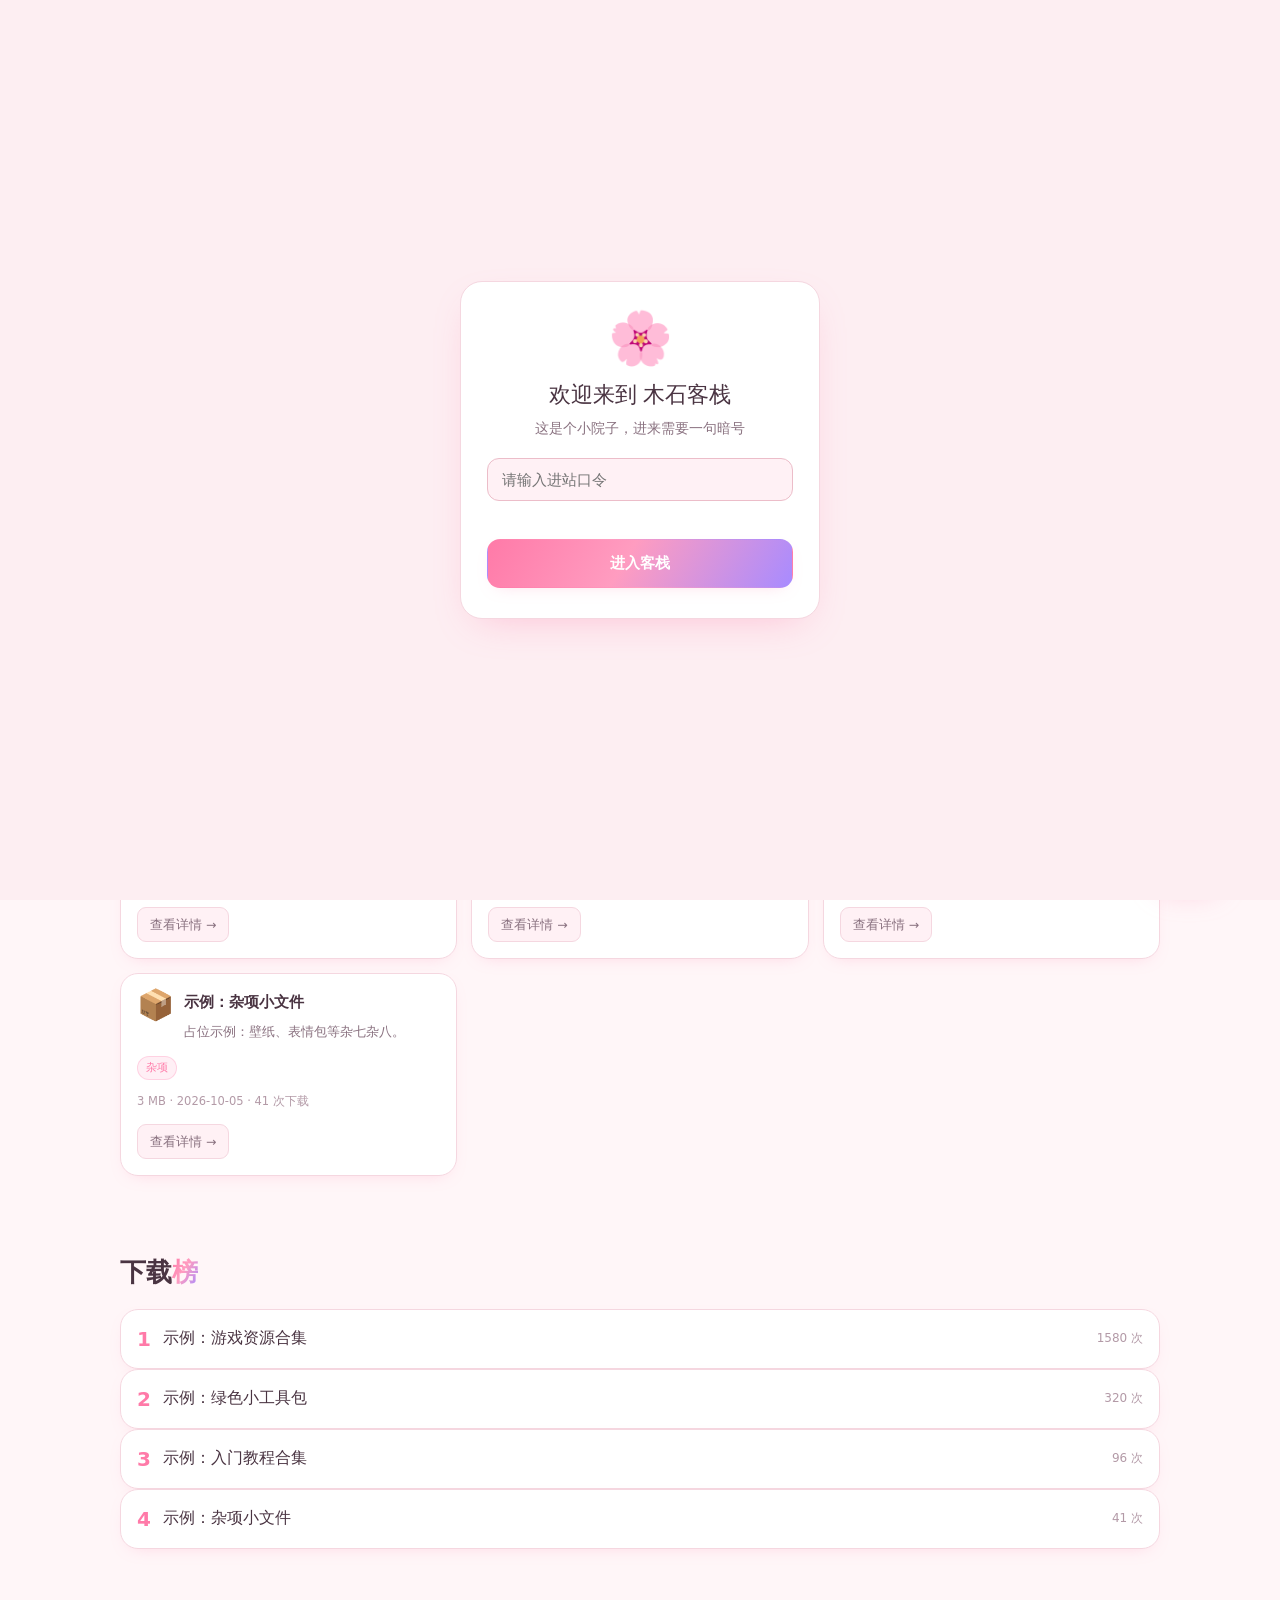
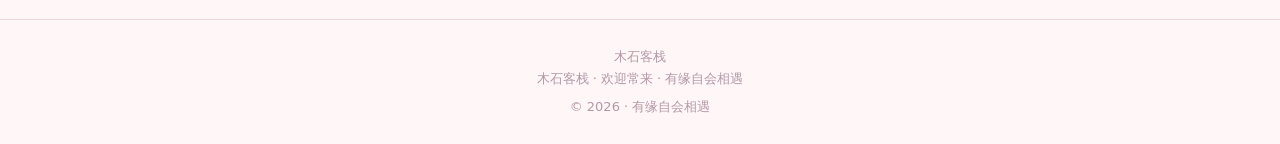
==== index.html @ 042a5bfa "add index.html" ====
<!DOCTYPE html>
<html lang="zh-CN">
<head>
<meta charset="UTF-8">
<meta name="viewport" content="width=device-width, initial-scale=1">
<meta name="description" content="木石客栈 —— 一个二次元风格的个人文件分享小站">
<title>首页 · 木石客栈</title>
<link rel="icon" href="data:image/svg+xml,<svg xmlns='http://www.w3.org/2000/svg' viewBox='0 0 100 100'><text y='.9em' font-size='90'>🌸</text></svg>">
<link rel="stylesheet" href="assets/css/style.css">
</head>
<body data-page="home" data-title="首页">

<div class="bg-layer"></div>

<!-- 口令门 -->
<div class="gate" id="gate">
  <div class="gate-card">
    <div class="gate-mascot">🌸</div>
    <div class="gate-title">欢迎来到 木石客栈</div>
    <div class="gate-sub">这是个小院子，进来需要一句暗号</div>
    <input class="gate-input" id="gateInput" type="password" placeholder="请输入进站口令" autocomplete="off">
    <div class="gate-error" id="gateError"></div>
    <button class="btn btn-primary btn-block" id="gateOpen">进入客栈</button>
  </div>
</div>

<!-- 顶部导航 -->
<header class="site-header">
  <div class="container">
    <nav class="nav">
      <a class="brand" href="index.html"><span class="brand-mark">🌸</span>木石客栈</a>
      <div class="nav-links">
        <a class="nav-link active" href="index.html">首页</a>
        <a class="nav-link" href="list.html">全部文件</a>
      </div>
      <div class="nav-actions">
        <button class="icon-btn" data-search-open title="搜索 (Ctrl+K)">🔍</button>
        <button class="icon-btn" id="themeBtn" title="切换主题">☀️</button>
      </div>
    </nav>
  </div>
</header>

<main>
  <section class="hero">
    <div class="container">
      <div class="hero-inner">
        <div class="hero-main">
          <span class="eyebrow">Personal File Station</span>
          <h1 class="hero-title" id="siteName">木石<span class="grad">客栈</span></h1>
          <p class="hero-sub" id="siteSub">一个二次元风格的个人文件小站，欢迎常来。</p>
          <div style="margin-top:20px;display:flex;gap:10px;flex-wrap:wrap">
            <a class="btn btn-primary" href="list.html">📂 逛逛全部文件</a>
            <button class="btn" data-search-open>🔍 搜索文件</button>
          </div>
        </div>
      </div>
    </div>
  </section>

  <section class="section">
    <div class="container">
      <div class="section-head"><h2 class="section-title">分类<span class="grad">导航</span></h2></div>
      <div class="cat-grid" id="catGrid"></div>
    </div>
  </section>

  <section class="section">
    <div class="container">
      <div class="section-head">
        <h2 class="section-title">最近<span class="grad">更新</span></h2>
        <a class="link-btn" href="list.html">查看全部 →</a>
      </div>
      <div class="file-grid" id="recentGrid"></div>
    </div>
  </section>

  <section class="section">
    <div class="container">
      <div class="section-head"><h2 class="section-title">下载<span class="grad">榜</span></h2></div>
      <div id="rankGrid"></div>
    </div>
  </section>
</main>

<footer class="footer">
  <div class="container" style="text-align:center">
    <div id="footName">木石客栈</div>
    <div id="footNote">木石客栈 · 欢迎常来</div>
    <div style="margin-top:6px">© <span id="year">2026</span> · 有缘自会相遇</div>
  </div>
</footer>

<!-- 看板娘 -->
<div class="mascot" id="mascot">
  <div class="mascot-bubble" id="mascotBubble">欢迎～</div>
  <div class="mascot-img" id="mascotImg">🌸</div>
</div>

<!-- 搜索面板 -->
<div class="search-overlay" id="searchOverlay">
  <div class="search-panel">
    <div class="search-row">
      <span>🔍</span>
      <input class="search-input" id="searchInput" placeholder="搜索文件、标签、描述…" autocomplete="off">
      <button class="link-btn" id="searchClose">Esc</button>
    </div>
    <div class="search-results" id="searchResults"></div>
  </div>
</div>

<script src="assets/js/config.js"></script>
<script src="assets/js/main.js"></script>
</body>
</html>
---- assets/css/style.css ----
/* ============================================================
 *  style.css —— 木石客栈 · 萌系二次元主题
 *  想换配色只改 :root / [data-theme="dark"] 里的变量即可
 * ============================================================ */

/* ---------- 主题变量 ---------- */
:root {
  --bg: #fff6f8;
  --bg-2: #fdeef2;
  --surface: #ffffff;
  --surface-2: #fff1f5;
  --line: #f5d7e0;
  --line-strong: #ecbdc9;

  --text: #4a3442;
  --text-dim: #8a7280;
  --text-faint: #b39aa7;

  --pink: #ff7aa8;
  --pink-2: #ffb3cc;
  --purple: #a88bff;
  --sakura: #ff9cc0;
  --accent-grad: linear-gradient(120deg, #ff7aa8 0%, #ff9cc0 45%, #a88bff 100%);

  --radius: 18px;
  --radius-sm: 12px;
  --shadow: 0 14px 40px -18px rgba(255, 122, 168, 0.45);
  --shadow-sm: 0 6px 18px -10px rgba(255, 122, 168, 0.35);

  --mono: ui-monospace, "Cascadia Mono", Consolas, monospace;
  --nav-h: 62px;
  --maxw: 1080px;
}

[data-theme="dark"] {
  --bg: #1a141b;
  --bg-2: #211820;
  --surface: #261c23;
  --surface-2: #2e2129;
  --line: #3a2b34;
  --line-strong: #4d3742;

  --text: #f3e8ee;
  --text-dim: #c3aebb;
  --text-faint: #8f7a86;

  --pink: #ff8fb5;
  --pink-2: #ff9cc0;
  --purple: #b9a1ff;
  --sakura: #ff9cc0;
  --accent-grad: linear-gradient(120deg, #ff8fb5 0%, #ff9cc0 45%, #b9a1ff 100%);

  --shadow: 0 14px 40px -18px rgba(0, 0, 0, 0.7);
  --shadow-sm: 0 6px 18px -10px rgba(0, 0, 0, 0.6);
}

/* ---------- 基础 ---------- */
* { box-sizing: border-box; }
html { scroll-behavior: smooth; scroll-padding-top: calc(var(--nav-h) + 16px); }
body {
  margin: 0;
  background: var(--bg);
  color: var(--text);
  font-family: "Segoe UI", "Microsoft YaHei", "PingFang SC", system-ui, sans-serif;
  font-size: 15.5px;
  line-height: 1.7;
  -webkit-font-smoothing: antialiased;
  overflow-x: hidden;
  transition: background 0.3s ease, color 0.3s ease;
}
a { color: inherit; text-decoration: none; }
button { font: inherit; color: inherit; background: none; border: 0; cursor: pointer; }
h1, h2, h3 { line-height: 1.25; margin: 0; font-weight: 700; }
p { margin: 0; }
img { max-width: 100%; display: block; }
::selection { background: rgba(255, 122, 168, 0.28); }

/* 樱花飘落背景层 */
.bg-layer { position: fixed; inset: 0; z-index: -2; pointer-events: none; overflow: hidden;
  background:
    radial-gradient(900px 500px at 12% -6%, rgba(255, 122, 168, 0.16), transparent 62%),
    radial-gradient(800px 460px at 88% 4%, rgba(168, 139, 255, 0.14), transparent 60%),
    linear-gradient(180deg, var(--bg-2), var(--bg));
  transition: background 0.3s ease;
}
.petal { position: fixed; top: -6vh; z-index: -1; pointer-events: none;
  border-radius: 80% 0 80% 0; background: var(--sakura); opacity: 0.7;
  animation: fall linear infinite;
}
@keyframes fall {
  0%   { transform: translateY(0) translateX(0) rotate(0deg); }
  25%  { transform: translateY(25vh) translateX(4vw) rotate(90deg); }
  50%  { transform: translateY(50vh) translateX(-3vw) rotate(180deg); }
  75%  { transform: translateY(75vh) translateX(3vw) rotate(270deg); }
  100% { transform: translateY(108vh) translateX(-4vw) rotate(360deg); }
}

/* ---------- 布局 ---------- */
.container { width: 100%; max-width: var(--maxw); margin: 0 auto; padding: 0 20px; }
.section { padding: 40px 0; }
.hidden { display: none !important; }

/* ---------- 口令门 ---------- */
.gate {
  position: fixed; inset: 0; z-index: 500;
  display: grid; place-items: center;
  background: var(--bg-2);
  transition: opacity 0.3s ease, visibility 0.3s ease;
}
.gate.gone { opacity: 0; visibility: hidden; }
.gate-card {
  width: min(92vw, 360px);
  background: var(--surface); border: 1px solid var(--line);
  border-radius: 22px; box-shadow: var(--shadow);
  padding: 30px 26px; text-align: center;
}
.gate-mascot { font-size: 52px; line-height: 1; }
.gate-title { margin: 12px 0 4px; font-size: 22px; }
.gate-sub { color: var(--text-dim); font-size: 13.5px; margin-bottom: 18px; }
.gate-input {
  width: 100%; padding: 12px 14px; font-size: 15px;
  border: 1px solid var(--line-strong); border-radius: 12px;
  background: var(--surface-2); color: var(--text); outline: none;
}
.gate-input:focus { border-color: var(--pink); box-shadow: 0 0 0 3px rgba(255, 122, 168, 0.15); }
.gate-error { color: #ff4d6d; font-size: 12.5px; min-height: 18px; margin-top: 8px; }
.btn { display: inline-flex; align-items: center; justify-content: center; gap: 8px;
  padding: 11px 22px; border-radius: 13px; font-size: 14.5px; font-weight: 600;
  border: 1px solid var(--line); background: var(--surface); transition: all .2s ease; }
.btn:hover { transform: translateY(-1px); border-color: var(--line-strong); }
.btn-primary { background: var(--accent-grad); color: #fff; border-color: transparent; box-shadow: var(--shadow-sm); }
.btn-primary:hover { box-shadow: var(--shadow); }
.btn-block { width: 100%; margin-top: 12px; }

/* ---------- 顶部导航 ---------- */
.site-header {
  position: sticky; top: 0; z-index: 60;
  background: color-mix(in srgb, var(--bg) 82%, transparent);
  backdrop-filter: blur(14px) saturate(150%);
  border-bottom: 1px solid var(--line);
}
.nav { height: var(--nav-h); display: flex; align-items: center; gap: 14px; }
.brand { display: flex; align-items: center; gap: 10px; font-weight: 800; font-size: 17px; }
.brand-mark { width: 34px; height: 34px; display: grid; place-items: center;
  border-radius: 11px; background: var(--accent-grad); color: #fff; font-size: 17px; }
.nav-links { display: flex; align-items: center; gap: 4px; margin-left: auto; }
.nav-link { padding: 8px 13px; border-radius: 999px; font-size: 14px; color: var(--text-dim); transition: all .2s; }
.nav-link:hover { color: var(--text); background: var(--surface-2); }
.nav-link.active { color: #fff; background: var(--accent-grad); }
.nav-actions { display: flex; align-items: center; gap: 8px; }
.icon-btn { width: 36px; height: 36px; display: grid; place-items: center;
  border-radius: 11px; border: 1px solid var(--line); background: var(--surface); color: var(--text-dim); }
.icon-btn:hover { color: var(--text); border-color: var(--line-strong); }

/* ---------- 首页 Hero ---------- */
.hero { padding: 46px 0 8px; position: relative; }
.hero-inner { display: flex; align-items: center; gap: 30px; }
.hero-main { flex: 1; min-width: 0; }
.eyebrow { display: inline-flex; align-items: center; gap: 8px; font-size: 12px;
  letter-spacing: 2px; text-transform: uppercase; color: var(--pink); }
.eyebrow::before { content: ""; width: 20px; height: 1px; background: var(--accent-grad); }
.hero-title { font-size: clamp(34px, 6vw, 58px); letter-spacing: -1px; margin: 10px 0 0; }
.hero-title .grad { background: var(--accent-grad); -webkit-background-clip: text; background-clip: text; color: transparent; }
.hero-sub { margin-top: 12px; color: var(--text-dim); font-size: 16px; max-width: 520px; }

/* 看板娘 */
.mascot {
  position: fixed; right: 22px; bottom: 18px; z-index: 70;
  display: flex; flex-direction: column; align-items: center; cursor: pointer;
  user-select: none;
}
.mascot-img { font-size: 74px; line-height: 1; filter: drop-shadow(0 8px 14px rgba(255,122,168,.35));
  animation: bob 3.2s ease-in-out infinite; }
.mascot-img img { width: 110px; height: 110px; object-fit: contain; }
@keyframes bob { 0%,100% { transform: translateY(0); } 50% { transform: translateY(-7px); } }
.mascot-bubble {
  max-width: 200px; background: var(--surface); border: 1px solid var(--line-strong);
  border-radius: 14px 14px 14px 4px; padding: 8px 12px; font-size: 13px;
  box-shadow: var(--shadow-sm); color: var(--text); margin-bottom: 8px;
  opacity: 0; transform: translateY(6px); transition: all .25s ease; text-align: center;
}
.mascot-bubble.show { opacity: 1; transform: none; }

/* ---------- 卡片与网格 ---------- */
.card { background: var(--surface); border: 1px solid var(--line); border-radius: var(--radius);
  box-shadow: var(--shadow-sm); transition: transform .22s ease, box-shadow .22s ease, border-color .22s ease; }
.card:hover { transform: translateY(-4px); border-color: var(--line-strong); box-shadow: var(--shadow); }

.cat-grid { display: grid; grid-template-columns: repeat(auto-fill, minmax(200px, 1fr)); gap: 14px; }
.cat-card { display: flex; flex-direction: column; align-items: center; padding: 22px 14px; text-align: center; }
.cat-icon { font-size: 38px; }
.cat-name { margin-top: 8px; font-size: 16px; font-weight: 700; }
.cat-desc { margin-top: 4px; font-size: 12.5px; color: var(--text-dim); }

.file-grid { display: grid; grid-template-columns: repeat(auto-fill, minmax(250px, 1fr)); gap: 14px; }
.file-card { display: flex; flex-direction: column; padding: 16px; }
.file-top { display: flex; align-items: flex-start; gap: 10px; }
.file-ico { font-size: 30px; line-height: 1; }
.file-title { font-size: 15px; font-weight: 700; word-break: break-word; }
.file-desc { margin-top: 6px; font-size: 13px; color: var(--text-dim); }
.file-meta { display: flex; flex-wrap: wrap; gap: 6px; margin-top: 12px; font-size: 11.5px; color: var(--text-faint); }
.tag { font-size: 11px; padding: 2px 8px; border-radius: 999px;
  background: rgba(255,122,168,.12); border: 1px solid rgba(255,122,168,.25); color: var(--pink); }
.file-foot { margin-top: auto; padding-top: 12px; display: flex; align-items: center; gap: 8px; }
.link-btn { font-size: 12.5px; padding: 6px 12px; border-radius: 9px;
  border: 1px solid var(--line); background: var(--surface-2); color: var(--text-dim); transition: all .2s; }
.link-btn:hover { color: #fff; background: var(--accent-grad); border-color: transparent; }

/* 区块标题 */
.section-head { display: flex; align-items: flex-end; justify-content: space-between; gap: 16px; margin-bottom: 20px; flex-wrap: wrap; }
.section-title { font-size: clamp(20px, 3vw, 26px); }
.section-title .grad { background: var(--accent-grad); -webkit-background-clip: text; background-clip: text; color: transparent; }

/* ---------- 搜索面板 ---------- */
.search-overlay { position: fixed; inset: 0; z-index: 300; display: none; padding: 90px 18px 40px;
  background: color-mix(in srgb, var(--bg) 55%, transparent); backdrop-filter: blur(5px); }
.search-overlay.open { display: block; animation: fadeIn .18s ease; }
@keyframes fadeIn { from { opacity: 0; } to { opacity: 1; } }
.search-panel { width: min(92vw, 640px); margin: 0 auto; background: var(--surface);
  border: 1px solid var(--line-strong); border-radius: var(--radius); box-shadow: var(--shadow); overflow: hidden; }
.search-row { display: flex; align-items: center; gap: 10px; padding: 14px 16px; border-bottom: 1px solid var(--line); }
.search-input { flex: 1; min-width: 0; background: none; border: 0; outline: none; color: var(--text); font-size: 15.5px; }
.search-results { max-height: 56vh; overflow-y: auto; padding: 8px; }
.search-item { display: block; padding: 10px 12px; border-radius: 11px; }
.search-item:hover, .search-item.hl { background: var(--surface-2); }
.search-item-title { font-weight: 600; font-size: 14.5px; }
.search-item-sum { font-size: 12.5px; color: var(--text-dim); margin-top: 2px;
  overflow: hidden; text-overflow: ellipsis; white-space: nowrap; }
mark { background: rgba(255,122,168,.25); color: inherit; border-radius: 3px; padding: 0 2px; }

/* ---------- 文件详情页 ---------- */
.detail-card { padding: 26px; }
.detail-title { font-size: 24px; }
.detail-desc { margin-top: 12px; color: var(--text-dim); }
.detail-meta { display: flex; flex-wrap: wrap; gap: 8px; margin-top: 16px; }
.kv { display: grid; grid-template-columns: 88px 1fr; gap: 10px 14px; margin-top: 20px; }
.kv .k { color: var(--text-faint); font-size: 13px; }
.kv .v { font-size: 14px; word-break: break-all; }
.qr-box { display: inline-grid; place-items: center; gap: 8px; padding: 14px; background: #fff;
  border-radius: 12px; border: 1px solid var(--line); }
.qr-box canvas { width: 128px; height: 128px; }

/* ---------- 简历页 ---------- */
.resume-box { max-width: 760px; margin: 0 auto; }
.resume-content { padding: 28px; }
.resume-content h2 { font-size: 20px; margin: 22px 0 8px; }
.resume-content h2:first-child { margin-top: 0; }
.resume-content p, .resume-content li { color: var(--text-dim); }

/* ---------- 页脚 / 杂项 ---------- */
.footer { margin-top: 30px; border-top: 1px solid var(--line); padding: 26px 0; color: var(--text-faint); font-size: 13px; }
.toast { position: fixed; left: 50%; bottom: 28px; z-index: 400; transform: translate(-50%, 16px);
  padding: 11px 20px; border-radius: 12px; background: var(--surface); color: var(--text);
  border: 1px solid var(--line-strong); box-shadow: var(--shadow); font-size: 14px;
  opacity: 0; visibility: hidden; transition: all .26s ease; }
.toast.show { opacity: 1; visibility: visible; transform: translate(-50%, 0); }
[data-reveal] { opacity: 0; transform: translateY(18px);
  transition: opacity .6s cubic-bezier(.2,.7,.3,1), transform .6s cubic-bezier(.2,.7,.3,1); }
[data-reveal].is-visible { opacity: 1; transform: none; }

/* ---------- 响应式 ---------- */
@media (max-width: 760px) {
  .hero-inner { flex-direction: column; align-items: flex-start; }
  .nav-links { gap: 2px; }
  .nav-link { padding: 7px 10px; font-size: 13px; }
  .mascot { right: 12px; bottom: 10px; }
  .mascot-img { font-size: 58px; }
  .mascot-img img { width: 84px; height: 84px; }
  .cat-grid { grid-template-columns: repeat(2, 1fr); }
  .file-grid { grid-template-columns: 1fr; }
  .container { padding: 0 15px; }
}
@media (prefers-reduced-motion: reduce) {
  *, *::before, *::after { animation-duration: .01ms !important; animation-iteration-count: 1 !important; transition-duration: .01ms !important; }
  [data-reveal] { opacity: 1; transform: none; }
}
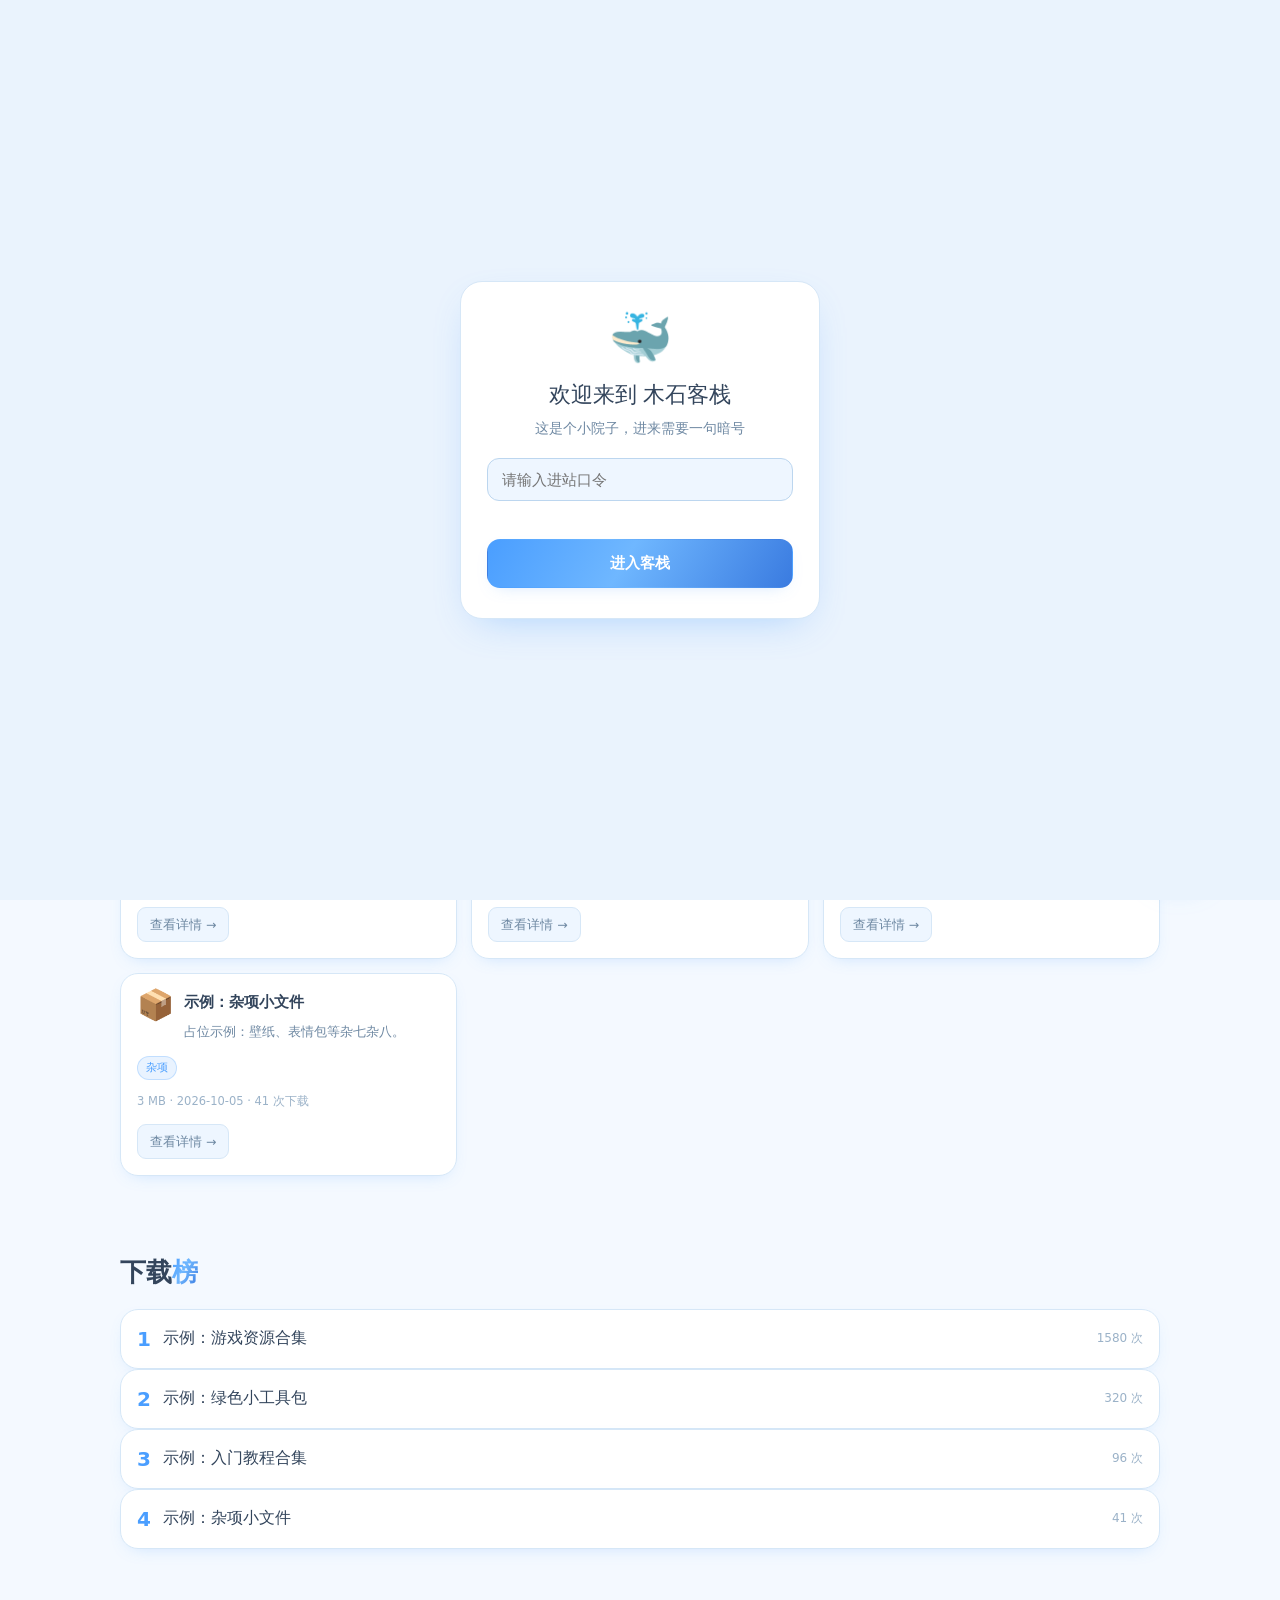
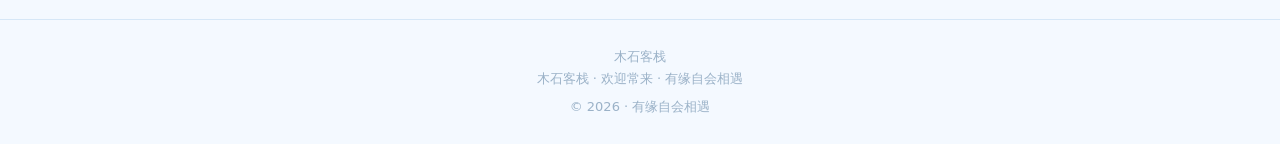
==== commit 7fbd8ed5: "update index.html" ====
--- a/index.html
+++ b/index.html
@@ -5,7 +5,7 @@
 <meta name="viewport" content="width=device-width, initial-scale=1">
 <meta name="description" content="木石客栈 —— 一个二次元风格的个人文件分享小站">
 <title>首页 · 木石客栈</title>
-<link rel="icon" href="data:image/svg+xml,<svg xmlns='http://www.w3.org/2000/svg' viewBox='0 0 100 100'><text y='.9em' font-size='90'>🌸</text></svg>">
+<link rel="icon" href="data:image/svg+xml,<svg xmlns='http://www.w3.org/2000/svg' viewBox='0 0 100 100'><text y='.9em' font-size='90'>🐳</text></svg>">
 <link rel="stylesheet" href="assets/css/style.css">
 </head>
 <body data-page="home" data-title="首页">
@@ -15,7 +15,7 @@
 <!-- 口令门 -->
 <div class="gate" id="gate">
   <div class="gate-card">
-    <div class="gate-mascot">🌸</div>
+    <div class="gate-mascot">🐳</div>
     <div class="gate-title">欢迎来到 木石客栈</div>
     <div class="gate-sub">这是个小院子，进来需要一句暗号</div>
     <input class="gate-input" id="gateInput" type="password" placeholder="请输入进站口令" autocomplete="off">
@@ -28,7 +28,7 @@
 <header class="site-header">
   <div class="container">
     <nav class="nav">
-      <a class="brand" href="index.html"><span class="brand-mark">🌸</span>木石客栈</a>
+      <a class="brand" href="index.html"><span class="brand-mark">🐳</span>木石客栈</a>
       <div class="nav-links">
         <a class="nav-link active" href="index.html">首页</a>
         <a class="nav-link" href="list.html">全部文件</a>
@@ -94,7 +94,7 @@
 <!-- 看板娘 -->
 <div class="mascot" id="mascot">
   <div class="mascot-bubble" id="mascotBubble">欢迎～</div>
-  <div class="mascot-img" id="mascotImg">🌸</div>
+  <div class="mascot-img" id="mascotImg">🐳</div>
 </div>
 
 <!-- 搜索面板 -->
--- a/assets/css/style.css
+++ b/assets/css/style.css
@@ -5,27 +5,27 @@
 
 /* ---------- 主题变量 ---------- */
 :root {
-  --bg: #fff6f8;
-  --bg-2: #fdeef2;
+  --bg: #f4f9ff;
+  --bg-2: #eaf3fd;
   --surface: #ffffff;
-  --surface-2: #fff1f5;
-  --line: #f5d7e0;
-  --line-strong: #ecbdc9;
-
-  --text: #4a3442;
-  --text-dim: #8a7280;
-  --text-faint: #b39aa7;
-
-  --pink: #ff7aa8;
-  --pink-2: #ffb3cc;
-  --purple: #a88bff;
-  --sakura: #ff9cc0;
-  --accent-grad: linear-gradient(120deg, #ff7aa8 0%, #ff9cc0 45%, #a88bff 100%);
+  --surface-2: #eef6ff;
+  --line: #d6e7f7;
+  --line-strong: #bcd6ef;
+
+  --text: #33455c;
+  --text-dim: #6f89a3;
+  --text-faint: #9bb2c8;
+
+  --pink: #4a9eff;
+  --pink-2: #8ec5ff;
+  --purple: #3a7be0;
+  --sakura: #6fb7ff;
+  --accent-grad: linear-gradient(120deg, #4a9eff 0%, #6fb7ff 45%, #3a7be0 100%);
 
   --radius: 18px;
   --radius-sm: 12px;
-  --shadow: 0 14px 40px -18px rgba(255, 122, 168, 0.45);
-  --shadow-sm: 0 6px 18px -10px rgba(255, 122, 168, 0.35);
+  --shadow: 0 14px 40px -18px rgba(74, 158, 255, 0.45);
+  --shadow-sm: 0 6px 18px -10px rgba(74, 158, 255, 0.35);
 
   --mono: ui-monospace, "Cascadia Mono", Consolas, monospace;
   --nav-h: 62px;
@@ -33,22 +33,22 @@
 }
 
 [data-theme="dark"] {
-  --bg: #1a141b;
-  --bg-2: #211820;
-  --surface: #261c23;
-  --surface-2: #2e2129;
-  --line: #3a2b34;
-  --line-strong: #4d3742;
-
-  --text: #f3e8ee;
-  --text-dim: #c3aebb;
-  --text-faint: #8f7a86;
-
-  --pink: #ff8fb5;
-  --pink-2: #ff9cc0;
-  --purple: #b9a1ff;
-  --sakura: #ff9cc0;
-  --accent-grad: linear-gradient(120deg, #ff8fb5 0%, #ff9cc0 45%, #b9a1ff 100%);
+  --bg: #0e1520;
+  --bg-2: #141d2b;
+  --surface: #182331;
+  --surface-2: #1f2c3d;
+  --line: #26354a;
+  --line-strong: #33455f;
+
+  --text: #e6f0fb;
+  --text-dim: #a6bdd4;
+  --text-faint: #6f86a0;
+
+  --pink: #6fb7ff;
+  --pink-2: #8ec5ff;
+  --purple: #5aa0ff;
+  --sakura: #6fb7ff;
+  --accent-grad: linear-gradient(120deg, #6fb7ff 0%, #8ec5ff 45%, #5aa0ff 100%);
 
   --shadow: 0 14px 40px -18px rgba(0, 0, 0, 0.7);
   --shadow-sm: 0 6px 18px -10px rgba(0, 0, 0, 0.6);
@@ -73,18 +73,20 @@
 h1, h2, h3 { line-height: 1.25; margin: 0; font-weight: 700; }
 p { margin: 0; }
 img { max-width: 100%; display: block; }
-::selection { background: rgba(255, 122, 168, 0.28); }
-
-/* 樱花飘落背景层 */
+::selection { background: rgba(74, 158, 255, 0.28); }
+
+/* 蓝色星点飘落背景层 */
 .bg-layer { position: fixed; inset: 0; z-index: -2; pointer-events: none; overflow: hidden;
   background:
-    radial-gradient(900px 500px at 12% -6%, rgba(255, 122, 168, 0.16), transparent 62%),
-    radial-gradient(800px 460px at 88% 4%, rgba(168, 139, 255, 0.14), transparent 60%),
+    radial-gradient(900px 500px at 12% -6%, rgba(74, 158, 255, 0.16), transparent 62%),
+    radial-gradient(800px 460px at 88% 4%, rgba(58, 123, 224, 0.14), transparent 60%),
     linear-gradient(180deg, var(--bg-2), var(--bg));
   transition: background 0.3s ease;
 }
 .petal { position: fixed; top: -6vh; z-index: -1; pointer-events: none;
-  border-radius: 80% 0 80% 0; background: var(--sakura); opacity: 0.7;
+  border-radius: 50%; background: var(--sakura);
+  box-shadow: 0 0 6px 1px rgba(111, 183, 255, 0.6);
+  opacity: 0.6;
   animation: fall linear infinite;
 }
 @keyframes fall {
@@ -122,7 +124,7 @@
   border: 1px solid var(--line-strong); border-radius: 12px;
   background: var(--surface-2); color: var(--text); outline: none;
 }
-.gate-input:focus { border-color: var(--pink); box-shadow: 0 0 0 3px rgba(255, 122, 168, 0.15); }
+.gate-input:focus { border-color: var(--pink); box-shadow: 0 0 0 3px rgba(74, 158, 255, 0.15); }
 .gate-error { color: #ff4d6d; font-size: 12.5px; min-height: 18px; margin-top: 8px; }
 .btn { display: inline-flex; align-items: center; justify-content: center; gap: 8px;
   padding: 11px 22px; border-radius: 13px; font-size: 14.5px; font-weight: 600;
@@ -169,7 +171,7 @@
   display: flex; flex-direction: column; align-items: center; cursor: pointer;
   user-select: none;
 }
-.mascot-img { font-size: 74px; line-height: 1; filter: drop-shadow(0 8px 14px rgba(255,122,168,.35));
+.mascot-img { font-size: 74px; line-height: 1; filter: drop-shadow(0 8px 14px rgba(74,158,255,.35));
   animation: bob 3.2s ease-in-out infinite; }
 .mascot-img img { width: 110px; height: 110px; object-fit: contain; }
 @keyframes bob { 0%,100% { transform: translateY(0); } 50% { transform: translateY(-7px); } }
@@ -200,7 +202,7 @@
 .file-desc { margin-top: 6px; font-size: 13px; color: var(--text-dim); }
 .file-meta { display: flex; flex-wrap: wrap; gap: 6px; margin-top: 12px; font-size: 11.5px; color: var(--text-faint); }
 .tag { font-size: 11px; padding: 2px 8px; border-radius: 999px;
-  background: rgba(255,122,168,.12); border: 1px solid rgba(255,122,168,.25); color: var(--pink); }
+  background: rgba(74,158,255,.12); border: 1px solid rgba(74,158,255,.25); color: var(--pink); }
 .file-foot { margin-top: auto; padding-top: 12px; display: flex; align-items: center; gap: 8px; }
 .link-btn { font-size: 12.5px; padding: 6px 12px; border-radius: 9px;
   border: 1px solid var(--line); background: var(--surface-2); color: var(--text-dim); transition: all .2s; }
@@ -226,7 +228,7 @@
 .search-item-title { font-weight: 600; font-size: 14.5px; }
 .search-item-sum { font-size: 12.5px; color: var(--text-dim); margin-top: 2px;
   overflow: hidden; text-overflow: ellipsis; white-space: nowrap; }
-mark { background: rgba(255,122,168,.25); color: inherit; border-radius: 3px; padding: 0 2px; }
+mark { background: rgba(74,158,255,.25); color: inherit; border-radius: 3px; padding: 0 2px; }
 
 /* ---------- 文件详情页 ---------- */
 .detail-card { padding: 26px; }
